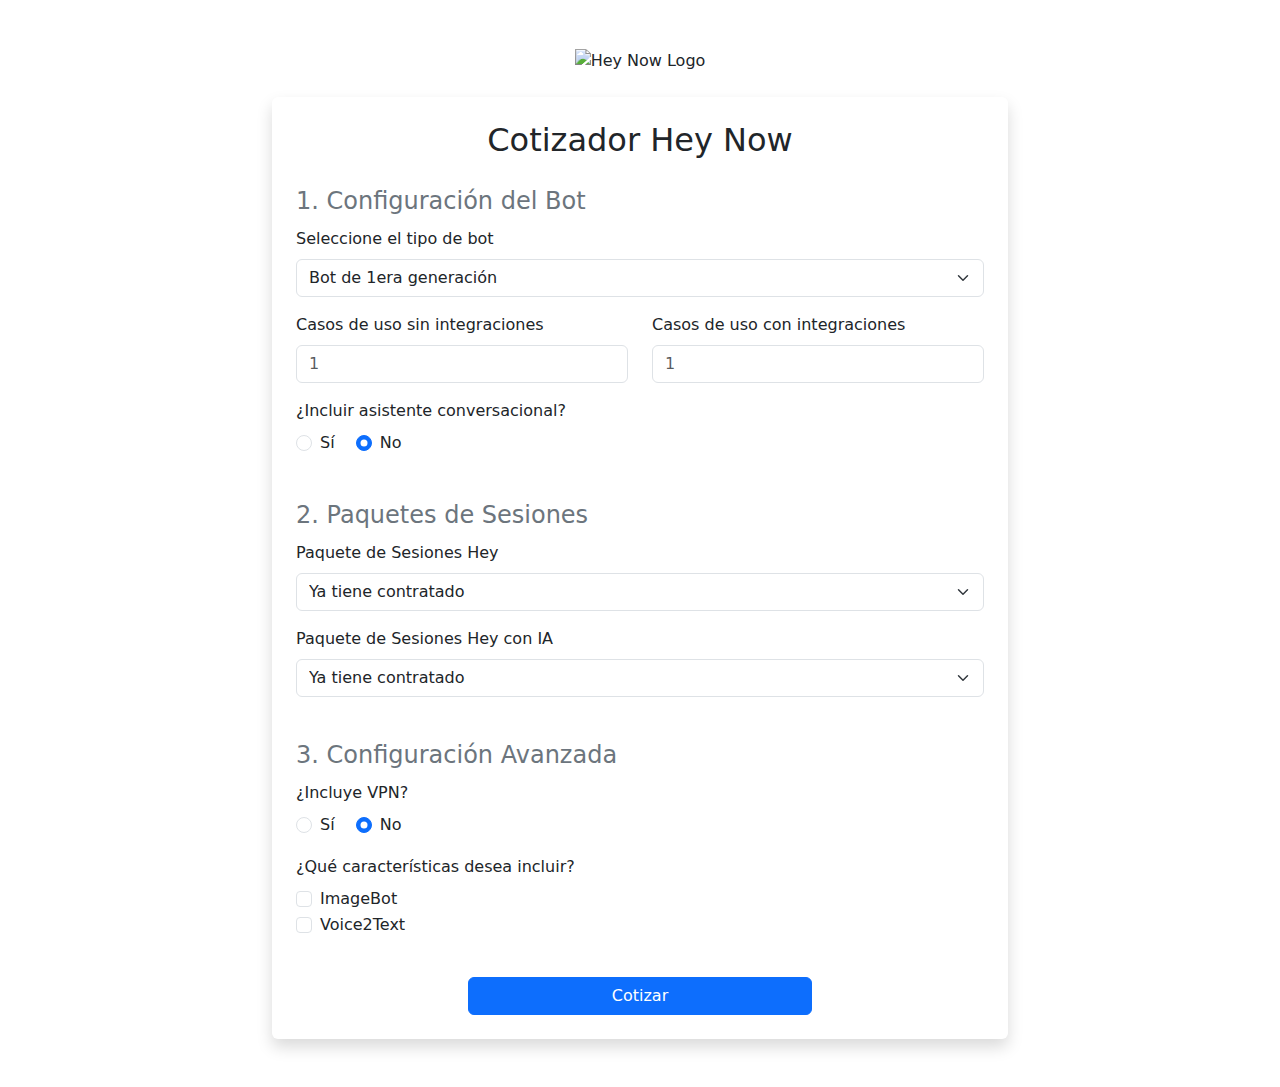
==== index.html @ 72c5ad4b "Update and rename index2.html to index.html" ====
<!DOCTYPE html>
<html lang="en">

<head>
    <meta charset="UTF-8">
    <meta name="viewport" content="width=device-width, initial-scale=1.0">
    <link href="https://cdn.jsdelivr.net/npm/bootstrap@5.3.3/dist/css/bootstrap.min.css" rel="stylesheet"
        integrity="sha384-QWTKZyjpPEjISv5WaRU9OFeRpok6YctnYmDr5pNlyT2bRjXh0JMhjY6hW+ALEwIH" crossorigin="anonymous">
    <link rel="stylesheet" href="./stylesTest.css" type="text/css">
    <title>Cotizador Hey Now</title>
</head>

<body>
    <div class="container my-5">
        <!-- Logo Section -->
        <div class="row justify-content-center mb-4">
            <div class="col-md-6 text-center">
                <img src="heynow-header1.png" alt="Hey Now Logo" class="logo img-fluid">
            </div>
        </div>

        <!-- Form Section -->
        <div class="row justify-content-center">
            <div class="col-lg-8 col-md-10 col-12">
                <form class="bg-white p-4 shadow rounded">
                    <h2 class="text-center mb-4">Cotizador Hey Now</h2>

                    <!-- Step 1: Bot Configuration -->
                    <fieldset class="mb-4">
                        <legend class="text-secondary">1. Configuración del Bot</legend>
                        <div class="mb-3">
                            <label for="inputBotType" class="form-label">Seleccione el tipo de bot</label>
                            <select id="inputBotType" class="form-select">
                                <option value="1">Bot de 1era generación</option>
                                <option value="4">Bot de 4ta generación</option>
                            </select>
                        </div>
                        <div class="row">
                            <div class="col-md-6 mb-3">
                                <label for="inputCUB" class="form-label">Casos de uso sin integraciones</label>
                                <input type="number" id="inputCUB" class="form-control" placeholder="1">
                            </div>
                            <div class="col-md-6 mb-3">
                                <label for="inputCUI" class="form-label">Casos de uso con integraciones</label>
                                <input type="number" id="inputCUI" class="form-control" placeholder="1">
                            </div>
                        </div>
                        <div class="mb-3">
                            <label for="inputAssistant" class="form-label">¿Incluir asistente conversacional?</label>
                            <div>
                                <div class="form-check form-check-inline">
                                    <input type="radio" id="inputAssistantYes" name="inputAssistant" value="SI" class="form-check-input">
                                    <label for="inputAssistantYes" class="form-check-label">Sí</label>
                                </div>
                                <div class="form-check form-check-inline">
                                    <input type="radio" id="inputAssistantNo" name="inputAssistant" value="No" class="form-check-input" checked>
                                    <label for="inputAssistantNo" class="form-check-label">No</label>
                                </div>
                            </div>
                        </div>
                    </fieldset>

                    <!-- Step 2: Sesiones -->
                    <fieldset class="mb-4">
                        <legend class="text-secondary">2. Paquetes de Sesiones</legend>
                        <div class="mb-3">
                            <label for="inputSesionesHey" class="form-label">Paquete de Sesiones Hey</label>
                            <select id="inputSesionesHey" class="form-select">
                                <option value="0-0">Ya tiene contratado</option>
                                <option value="2500-300">Hasta 2500 sesiones Hey</option>
                                <option value="5000-500">Hasta 5000 sesiones Hey</option>
                                <option value="10000-700">Hasta 10.000 sesiones Hey</option>
                                <option value="20000-900">Hasta 20.000 sesiones Hey</option>
                                <option value="30000-1200">Hasta 30.000 sesiones Hey</option>
                                <option value="40000-1450">Hasta 40.000 sesiones Hey</option>
                                <option value="50000-1750">Hasta 50.000 sesiones Hey</option>
                                
                            </select>
                        </div>
                        <div class="mb-3">
                            <label for="inputSesionesHeyIA" class="form-label">Paquete de Sesiones Hey con IA</label>
                            <select id="inputSesionesHeyIA" class="form-select">
                                <option value="0-0">Ya tiene contratado</option>
                                <option value="2500-500">Hasta 2500 sesiones Hey con IA</option>
                                <option value="5000-800">Hasta 5000 sesiones Hey con IA</option>
                                <option value="10000-1600">Hasta 10.000 sesiones Hey con IA</option>
                                <option value="20000-2300">Hasta 20.000 sesiones Hey con IA</option>
                                <option value="30000-3600">Hasta 30.000 sesiones Hey con IA</option>
                                <option value="40000-4300">Hasta 40.000 sesiones Hey con IA</option>
                                <option value="50000-5250">Hasta 50.000 sesiones Hey con IA</option>
                              
                            </select>
                        </div>
                    </fieldset>

                    <!-- Step 3: Configuración Avanzada -->
                    <fieldset class="mb-4">
                        <legend class="text-secondary">3. Configuración Avanzada</legend>
                        <div class="mb-3">
                            <label for="inputVPN" class="form-label">¿Incluye VPN?</label>
                            <div>
                                <div class="form-check form-check-inline">
                                    <input type="radio" id="inputVPNYes" name="inputVPN" value="SI" class="form-check-input">
                                    <label for="inputVPNYes" class="form-check-label">Sí</label>
                                </div>
                                <div class="form-check form-check-inline">
                                    <input type="radio" id="inputVPNNo" name="inputVPN" value="No" class="form-check-input" checked>
                                    <label for="inputVPNNo" class="form-check-label">No</label>
                                </div>
                            </div>
                        </div>
                        <div class="mb-3">
                            <label for="inputAdvancedFeatures" class="form-label">¿Qué características desea incluir?</label>
                            <div>
                                <div class="form-check">
                                    <input type="checkbox" id="inputImageBot" name="inputAdvancedFeatures" value="ImageBot" class="form-check-input">
                                    <label for="inputImageBot" class="form-check-label">ImageBot</label>
                                </div>
                                <div class="form-check">
                                    <input type="checkbox" id="inputVoice2Text" name="inputAdvancedFeatures" value="Voice2Text" class="form-check-input">
                                    <label for="inputVoice2Text" class="form-check-label">Voice2Text</label>
                                </div>
                            </div>
                        </div>
                    </fieldset>
                    <!-- Submit -->
                    <div class="text-center">
                        <button type="button" id="buttonSend" class="btn btn-primary w-50">Cotizar</button>
                    </div>
                </form>
            </div>
        </div>
    </div>
    <script type="text/javascript" src="./index.js"></script>
</body>

</html>
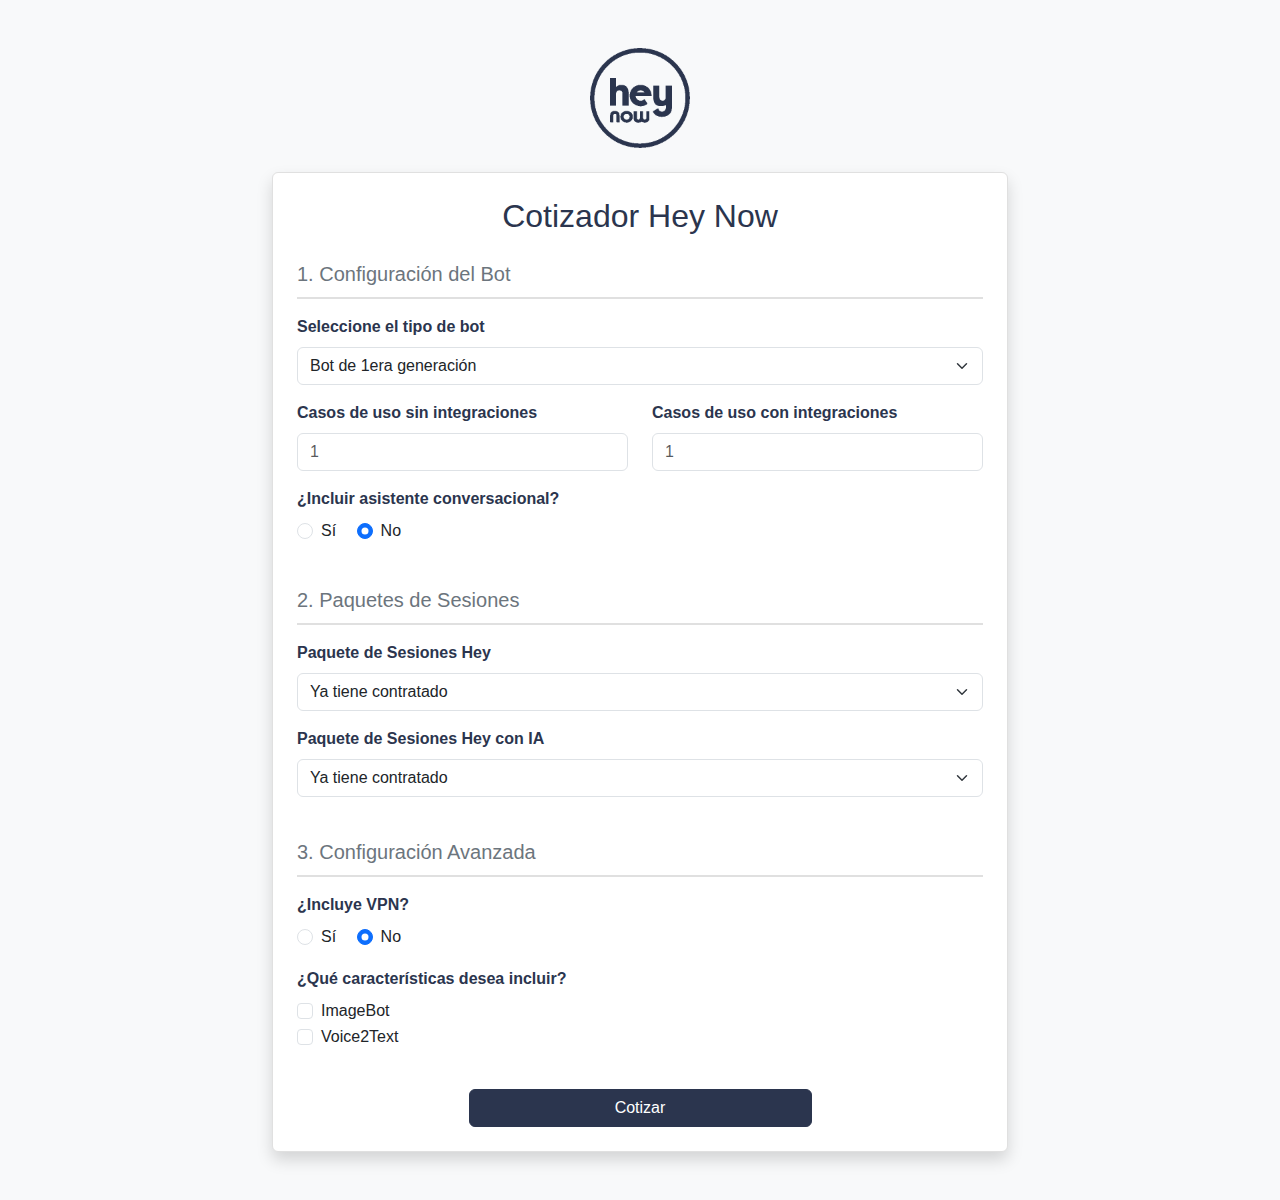
==== commit 56bf464b: "Update index.html" ====
--- a/stylesTest.css
+++ b/stylesTest.css
@@ -0,0 +1,42 @@
+body {
+    background-color: #f8f9fa;
+    font-family: Arial, sans-serif;
+}
+
+h2 {
+    color: #2b354e;
+}
+.logo {
+    max-height: 100px;
+}
+
+form {
+    border: 1px solid #e0e0e0;
+}
+
+form legend {
+    font-size: 1.25rem;
+    color: #2b354e;
+    border-bottom: 2px solid #e0e0e0;
+    margin-bottom: 1rem;
+    padding-bottom: 0.5rem;
+}
+
+form .form-label {
+    font-weight: bold;
+    color: #2b354e;
+}
+
+.btn-primary {
+    background-color: #2b354e;
+    border-color: #2b354e;
+}
+
+.btn-primary:hover {
+    background-color: #212a3e;
+    border-color: #212a3e;
+}
+
+.shadow {
+    box-shadow: 0 4px 6px rgba(0, 0, 0, 0.1);
+}
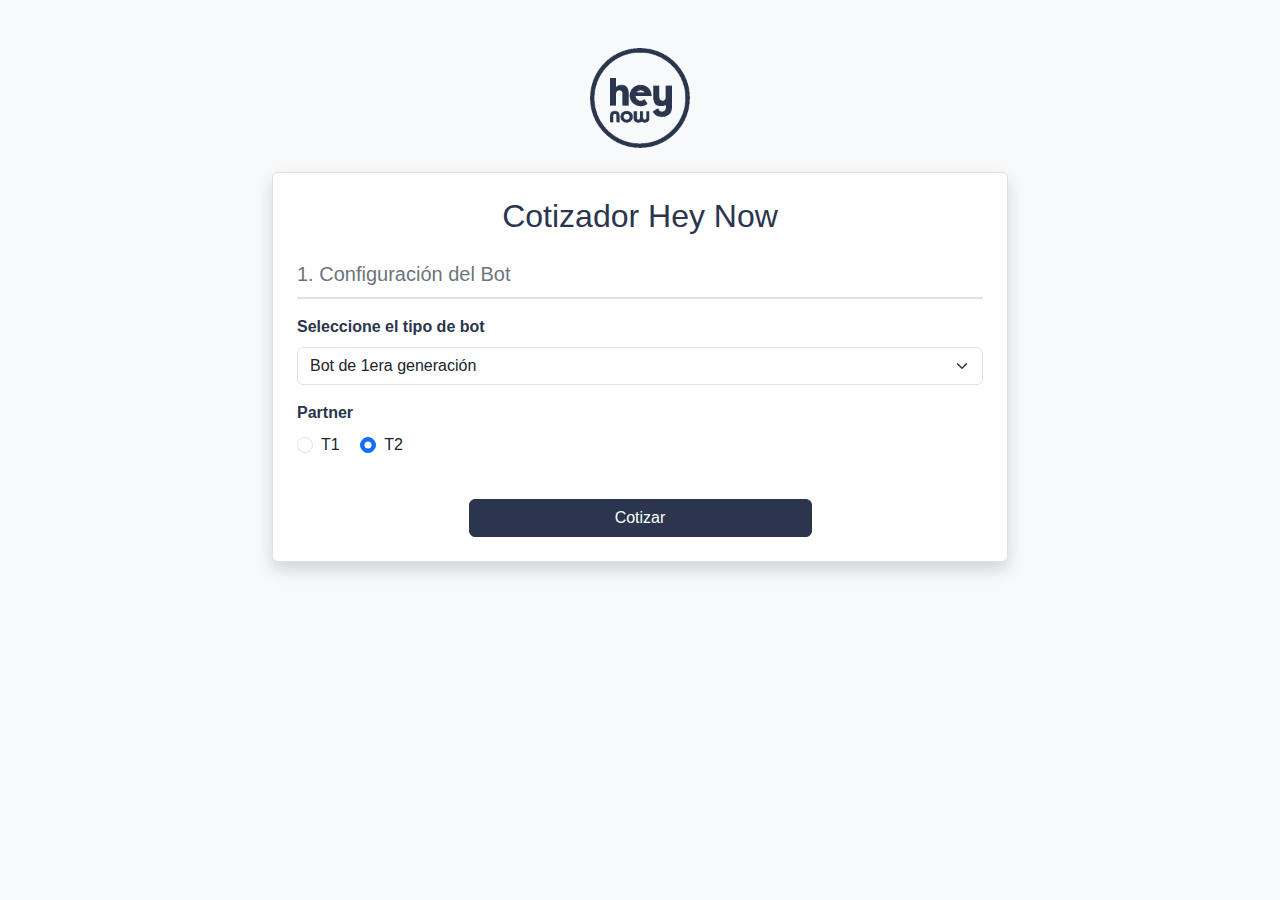
==== commit b6635e09: "test" ====
--- a/index.html
+++ b/index.html
@@ -1,137 +1,66 @@
-<!DOCTYPE html>
-<html lang="en">
-
-<head>
-    <meta charset="UTF-8">
-    <meta name="viewport" content="width=device-width, initial-scale=1.0">
-    <link href="https://cdn.jsdelivr.net/npm/bootstrap@5.3.3/dist/css/bootstrap.min.css" rel="stylesheet"
-        integrity="sha384-QWTKZyjpPEjISv5WaRU9OFeRpok6YctnYmDr5pNlyT2bRjXh0JMhjY6hW+ALEwIH" crossorigin="anonymous">
-    <link rel="stylesheet" href="./stylesTest.css" type="text/css">
-    <title>Cotizador Hey Now</title>
-</head>
-
-<body>
-    <div class="container my-5">
-        <!-- Logo Section -->
-        <div class="row justify-content-center mb-4">
-            <div class="col-md-6 text-center">
-                <img src="heynow-header1.png" alt="Hey Now Logo" class="logo img-fluid">
-            </div>
-        </div>
-
-        <!-- Form Section -->
-        <div class="row justify-content-center">
-            <div class="col-lg-8 col-md-10 col-12">
-                <form class="bg-white p-4 shadow rounded">
-                    <h2 class="text-center mb-4">Cotizador Hey Now</h2>
-
-                    <!-- Step 1: Bot Configuration -->
-                    <fieldset class="mb-4">
-                        <legend class="text-secondary">1. Configuración del Bot</legend>
-                        <div class="mb-3">
-                            <label for="inputBotType" class="form-label">Seleccione el tipo de bot</label>
-                            <select id="inputBotType" class="form-select">
-                                <option value="1">Bot de 1era generación</option>
-                                <option value="4">Bot de 4ta generación</option>
-                            </select>
-                        </div>
-                        <div class="row">
-                            <div class="col-md-6 mb-3">
-                                <label for="inputCUB" class="form-label">Casos de uso sin integraciones</label>
-                                <input type="number" id="inputCUB" class="form-control" placeholder="1">
-                            </div>
-                            <div class="col-md-6 mb-3">
-                                <label for="inputCUI" class="form-label">Casos de uso con integraciones</label>
-                                <input type="number" id="inputCUI" class="form-control" placeholder="1">
-                            </div>
-                        </div>
-                        <div class="mb-3">
-                            <label for="inputAssistant" class="form-label">¿Incluir asistente conversacional?</label>
-                            <div>
-                                <div class="form-check form-check-inline">
-                                    <input type="radio" id="inputAssistantYes" name="inputAssistant" value="SI" class="form-check-input">
-                                    <label for="inputAssistantYes" class="form-check-label">Sí</label>
-                                </div>
-                                <div class="form-check form-check-inline">
-                                    <input type="radio" id="inputAssistantNo" name="inputAssistant" value="No" class="form-check-input" checked>
-                                    <label for="inputAssistantNo" class="form-check-label">No</label>
-                                </div>
-                            </div>
-                        </div>
-                    </fieldset>
-
-                    <!-- Step 2: Sesiones -->
-                    <fieldset class="mb-4">
-                        <legend class="text-secondary">2. Paquetes de Sesiones</legend>
-                        <div class="mb-3">
-                            <label for="inputSesionesHey" class="form-label">Paquete de Sesiones Hey</label>
-                            <select id="inputSesionesHey" class="form-select">
-                                <option value="0-0">Ya tiene contratado</option>
-                                <option value="2500-300">Hasta 2500 sesiones Hey</option>
-                                <option value="5000-500">Hasta 5000 sesiones Hey</option>
-                                <option value="10000-700">Hasta 10.000 sesiones Hey</option>
-                                <option value="20000-900">Hasta 20.000 sesiones Hey</option>
-                                <option value="30000-1200">Hasta 30.000 sesiones Hey</option>
-                                <option value="40000-1450">Hasta 40.000 sesiones Hey</option>
-                                <option value="50000-1750">Hasta 50.000 sesiones Hey</option>
-                                
-                            </select>
-                        </div>
-                        <div class="mb-3">
-                            <label for="inputSesionesHeyIA" class="form-label">Paquete de Sesiones Hey con IA</label>
-                            <select id="inputSesionesHeyIA" class="form-select">
-                                <option value="0-0">Ya tiene contratado</option>
-                                <option value="2500-500">Hasta 2500 sesiones Hey con IA</option>
-                                <option value="5000-800">Hasta 5000 sesiones Hey con IA</option>
-                                <option value="10000-1600">Hasta 10.000 sesiones Hey con IA</option>
-                                <option value="20000-2300">Hasta 20.000 sesiones Hey con IA</option>
-                                <option value="30000-3600">Hasta 30.000 sesiones Hey con IA</option>
-                                <option value="40000-4300">Hasta 40.000 sesiones Hey con IA</option>
-                                <option value="50000-5250">Hasta 50.000 sesiones Hey con IA</option>
-                              
-                            </select>
-                        </div>
-                    </fieldset>
-
-                    <!-- Step 3: Configuración Avanzada -->
-                    <fieldset class="mb-4">
-                        <legend class="text-secondary">3. Configuración Avanzada</legend>
-                        <div class="mb-3">
-                            <label for="inputVPN" class="form-label">¿Incluye VPN?</label>
-                            <div>
-                                <div class="form-check form-check-inline">
-                                    <input type="radio" id="inputVPNYes" name="inputVPN" value="SI" class="form-check-input">
-                                    <label for="inputVPNYes" class="form-check-label">Sí</label>
-                                </div>
-                                <div class="form-check form-check-inline">
-                                    <input type="radio" id="inputVPNNo" name="inputVPN" value="No" class="form-check-input" checked>
-                                    <label for="inputVPNNo" class="form-check-label">No</label>
-                                </div>
-                            </div>
-                        </div>
-                        <div class="mb-3">
-                            <label for="inputAdvancedFeatures" class="form-label">¿Qué características desea incluir?</label>
-                            <div>
-                                <div class="form-check">
-                                    <input type="checkbox" id="inputImageBot" name="inputAdvancedFeatures" value="ImageBot" class="form-check-input">
-                                    <label for="inputImageBot" class="form-check-label">ImageBot</label>
-                                </div>
-                                <div class="form-check">
-                                    <input type="checkbox" id="inputVoice2Text" name="inputAdvancedFeatures" value="Voice2Text" class="form-check-input">
-                                    <label for="inputVoice2Text" class="form-check-label">Voice2Text</label>
-                                </div>
-                            </div>
-                        </div>
-                    </fieldset>
-                    <!-- Submit -->
-                    <div class="text-center">
-                        <button type="button" id="buttonSend" class="btn btn-primary w-50">Cotizar</button>
-                    </div>
-                </form>
-            </div>
-        </div>
-    </div>
-    <script type="text/javascript" src="./index.js"></script>
-</body>
-
-</html>
+<!DOCTYPE html>
+<html lang="en">
+
+<head>
+    <meta charset="UTF-8">
+    <meta name="viewport" content="width=device-width, initial-scale=1.0">
+    <link href="https://cdn.jsdelivr.net/npm/bootstrap@5.3.3/dist/css/bootstrap.min.css" rel="stylesheet"
+        integrity="sha384-QWTKZyjpPEjISv5WaRU9OFeRpok6YctnYmDr5pNlyT2bRjXh0JMhjY6hW+ALEwIH" crossorigin="anonymous">
+    <link rel="stylesheet" href="/styles/stylesTest.css" type="text/css">
+    <link rel="shortcut icon" href="heynow-header1.png"  />
+    <title>Cotizador Hey Now</title>
+</head>
+
+<body>
+    <div class="container my-5">
+        <!-- Logo Section -->
+        <div class="row justify-content-center mb-4">
+            <div class="col-md-6 text-center">
+                <img src="heynow-header1.png" alt="Hey Now Logo" class="logo img-fluid">
+            </div>
+        </div>
+
+        <!-- Form Section -->
+        <div class="row justify-content-center">
+            <div class="col-lg-8 col-md-10 col-12">
+                <form class="bg-white p-4 shadow rounded">
+                    <h2 class="text-center mb-4">Cotizador Hey Now</h2>
+
+                    <!-- Step 1: Bot Configuration -->
+                    <fieldset class="mb-4">
+                        <legend class="text-secondary">1. Configuración del Bot</legend>
+                        <div class="mb-3">
+                            <label for="inputBotType" class="form-label">Seleccione el tipo de bot</label>
+                            <select id="inputBotType" class="form-select">
+                                <option value="1">Bot de 1era generación</option>
+                                <option value="4">Bot de 4ta generación</option>
+                                <option value="2">Mailbot</option>
+                                <option value="3">Voicebot</option>
+                            </select>
+                        </div>
+                        <div class="mb-3">
+                            <label for="inputAssistant" class="form-label">Partner</label>
+                            <div>
+                                <div class="form-check form-check-inline">
+                                    <input type="radio" id="inputAssistantYes" name="inputAssistant" value="SI" class="form-check-input">
+                                    <label for="inputAssistantYes" class="form-check-label">T1</label>
+                                </div>
+                                <div class="form-check form-check-inline">
+                                    <input type="radio" id="inputAssistantNo" name="inputAssistant" value="No" class="form-check-input" checked>
+                                    <label for="inputAssistantNo" class="form-check-label">T2</label>
+                                </div>
+                            </div>
+                        </div>
+                    </fieldset>
+                    <!-- Submit -->
+                    <div class="text-center">
+                        <button type="button" id="buttonSend" class="btn btn-primary w-50">Cotizar</button>
+                    </div>
+                </form>
+            </div>
+        </div>
+    </div>
+    <script type="text/javascript" src="/js/index.js"></script>
+</body>
+
+</html>--- a/styles/stylesTest.css
+++ b/styles/stylesTest.css
@@ -0,0 +1,42 @@
+body {
+    background-color: #f8f9fa;
+    font-family: Arial, sans-serif;
+}
+
+h2 {
+    color: #2b354e;
+}
+.logo {
+    max-height: 100px;
+}
+
+form {
+    border: 1px solid #e0e0e0;
+}
+
+form legend {
+    font-size: 1.25rem;
+    color: #2b354e;
+    border-bottom: 2px solid #e0e0e0;
+    margin-bottom: 1rem;
+    padding-bottom: 0.5rem;
+}
+
+form .form-label {
+    font-weight: bold;
+    color: #2b354e;
+}
+
+.btn-primary {
+    background-color: #2b354e;
+    border-color: #2b354e;
+}
+
+.btn-primary:hover {
+    background-color: #212a3e;
+    border-color: #212a3e;
+}
+
+.shadow {
+    box-shadow: 0 4px 6px rgba(0, 0, 0, 0.1);
+}
